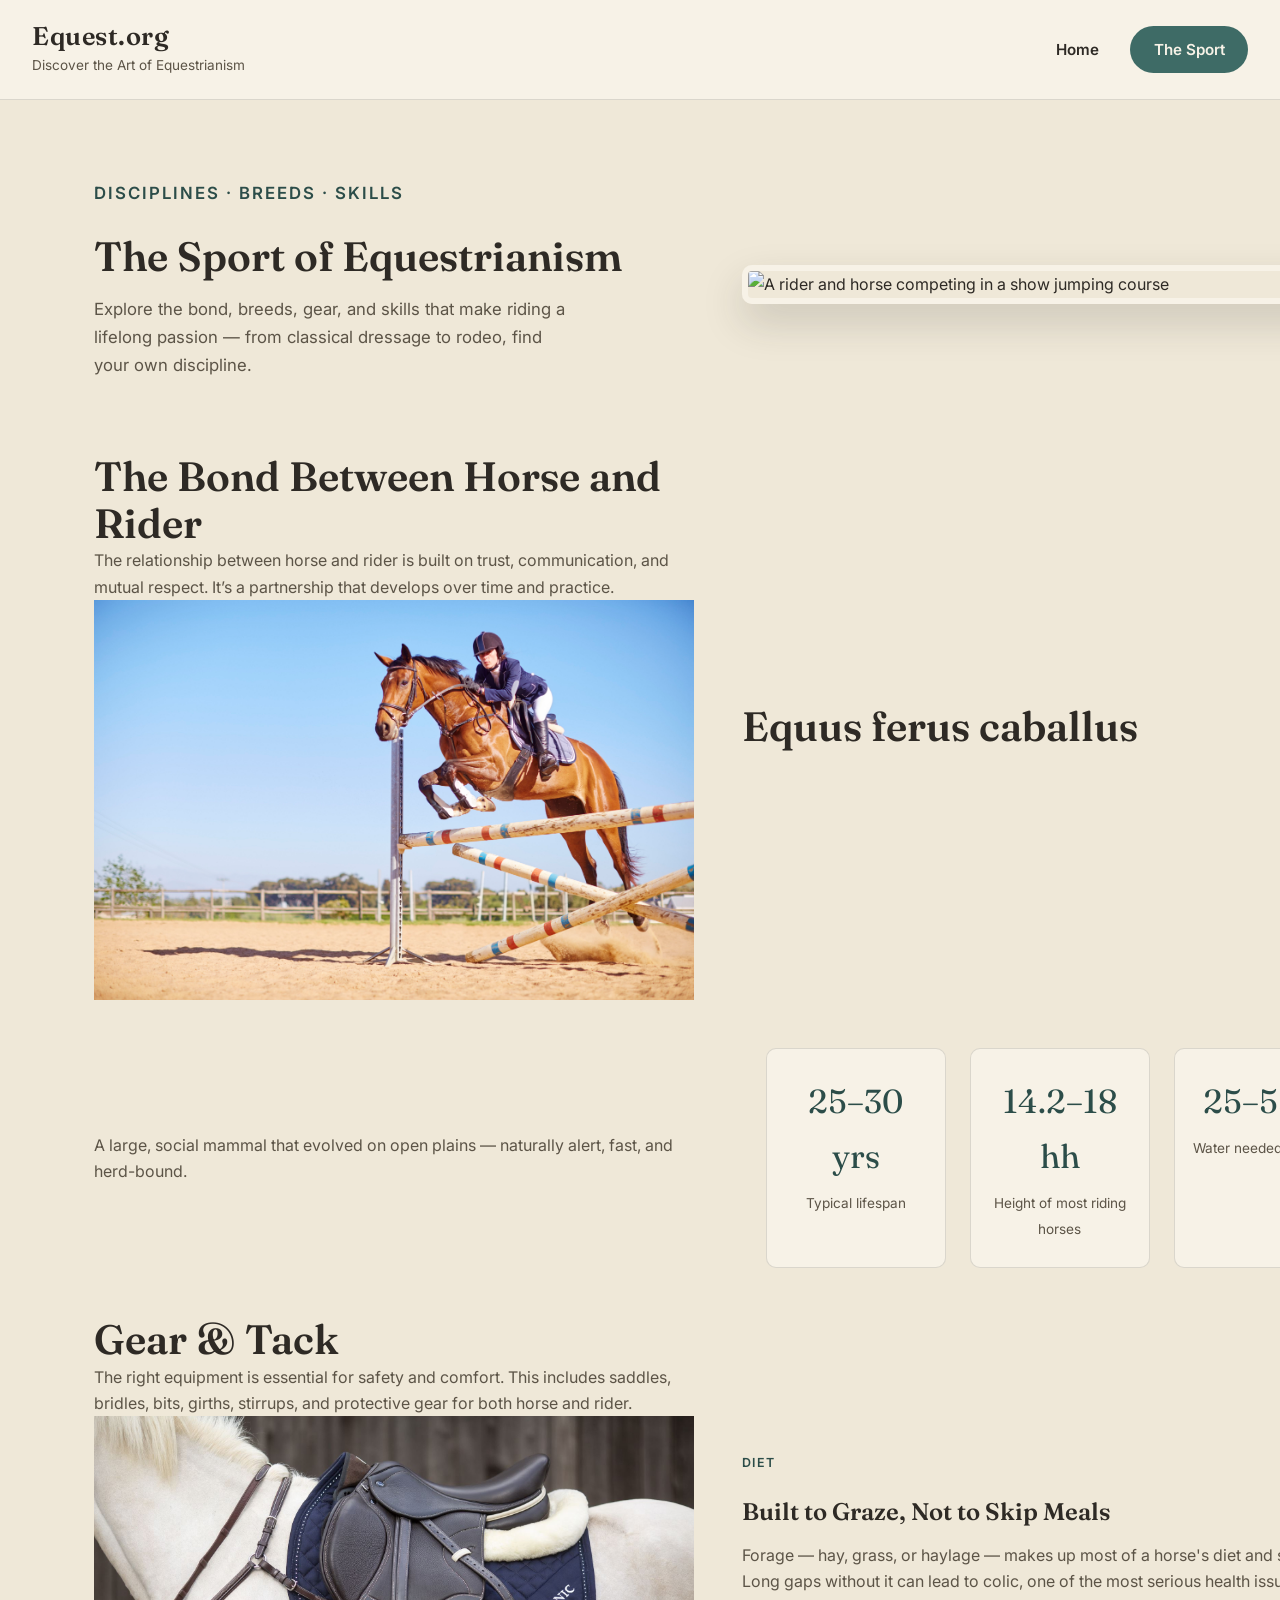
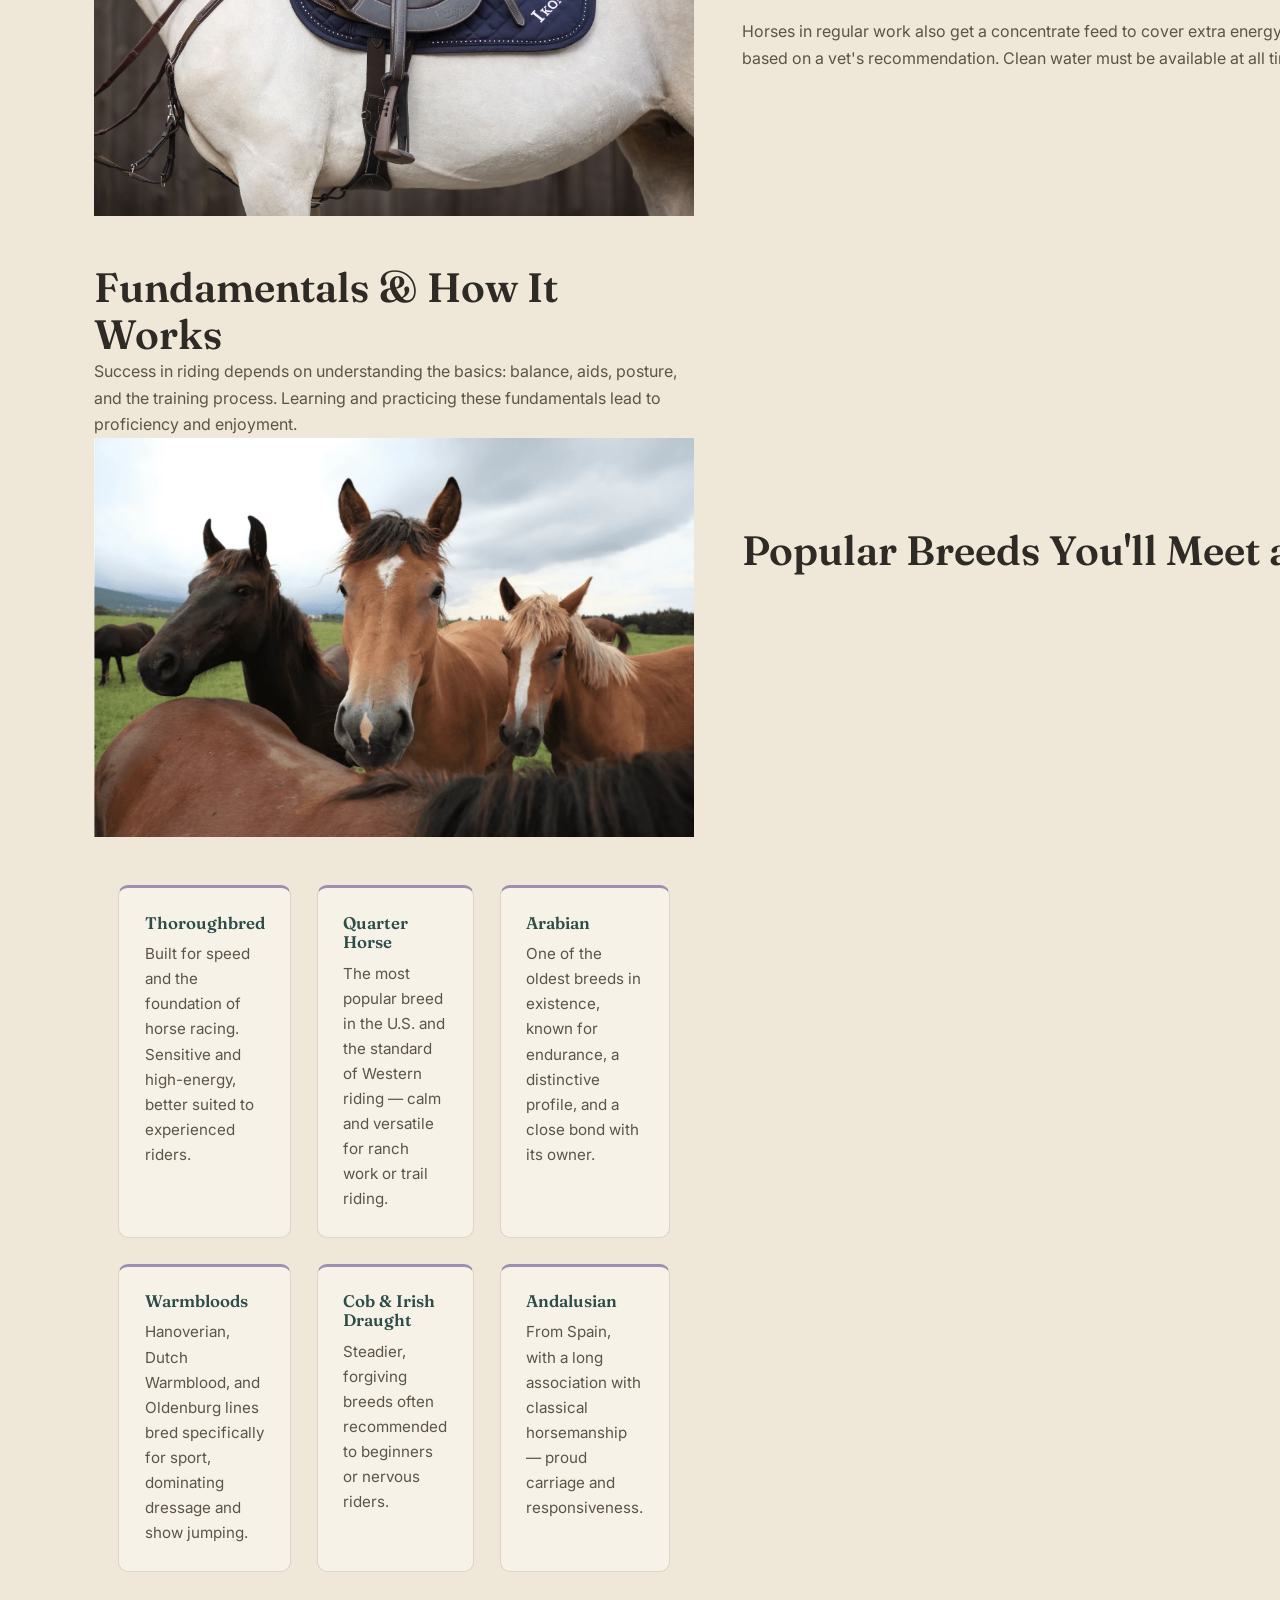
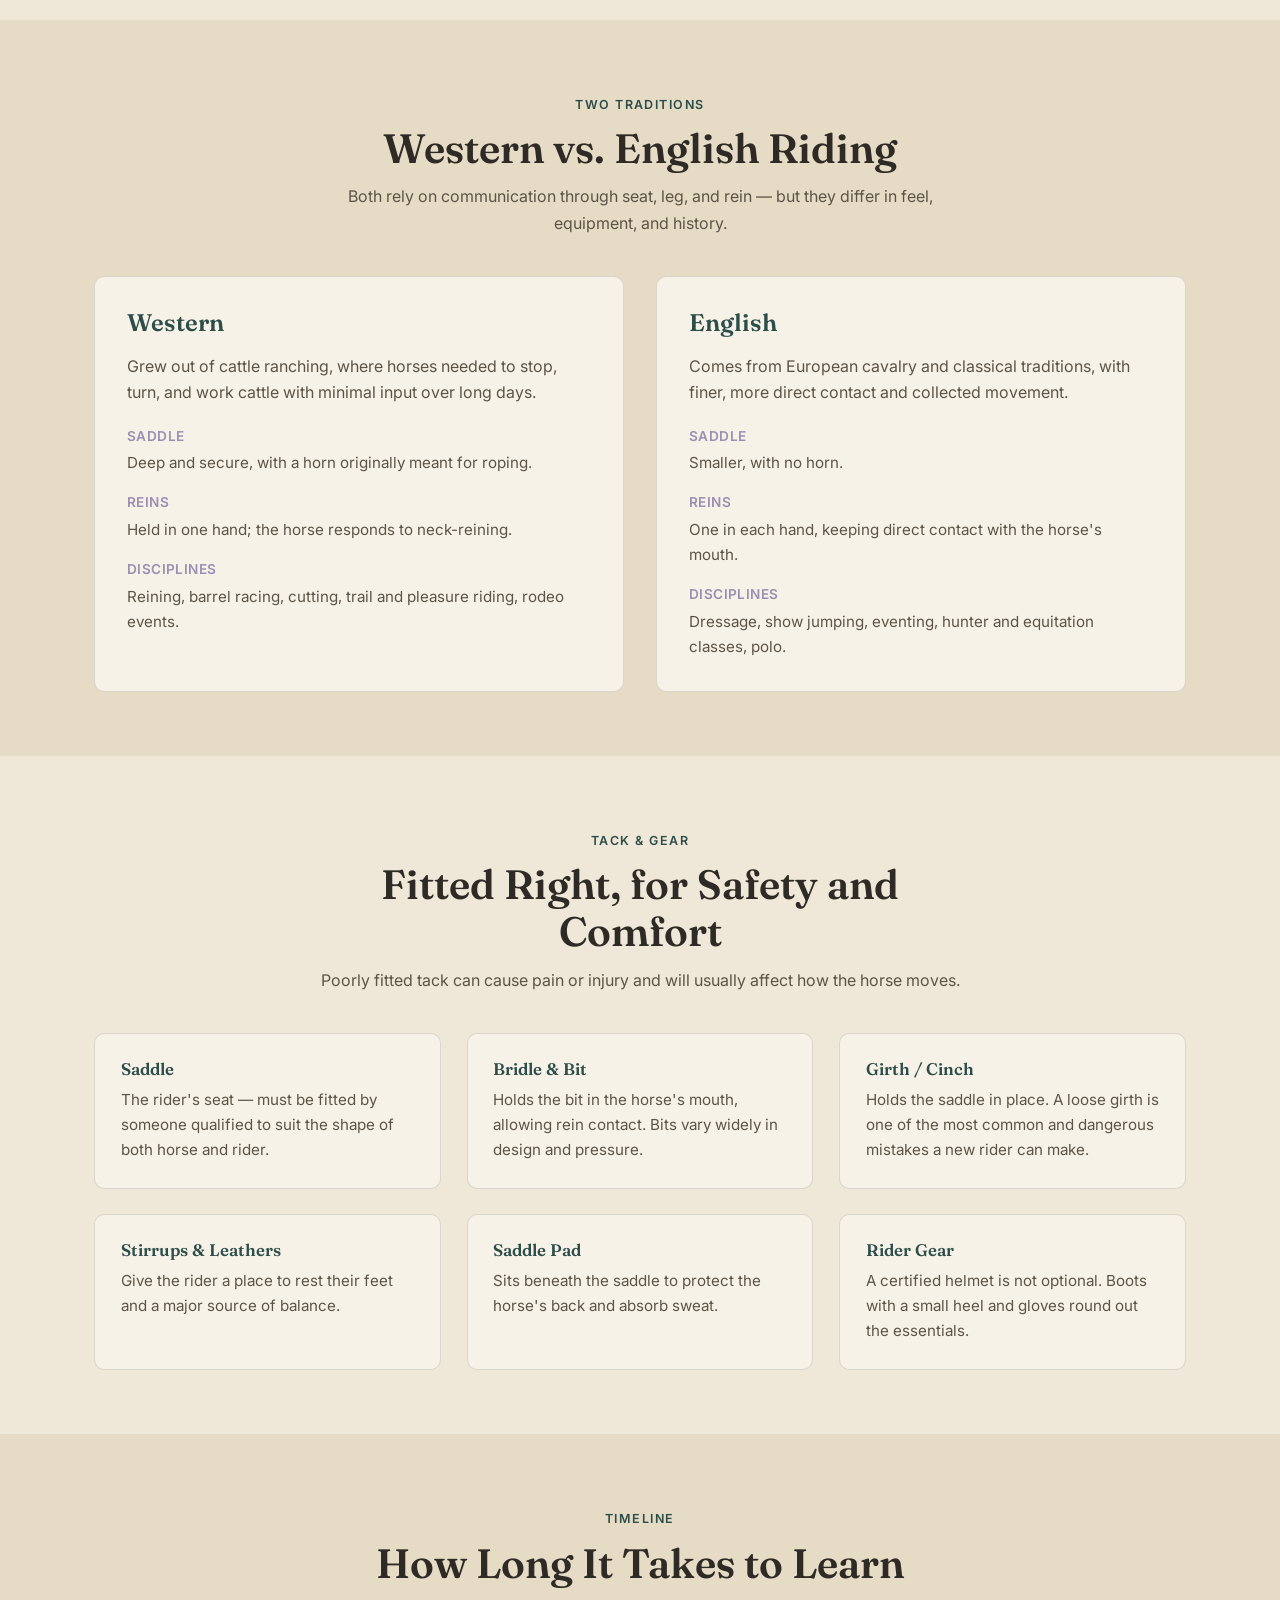
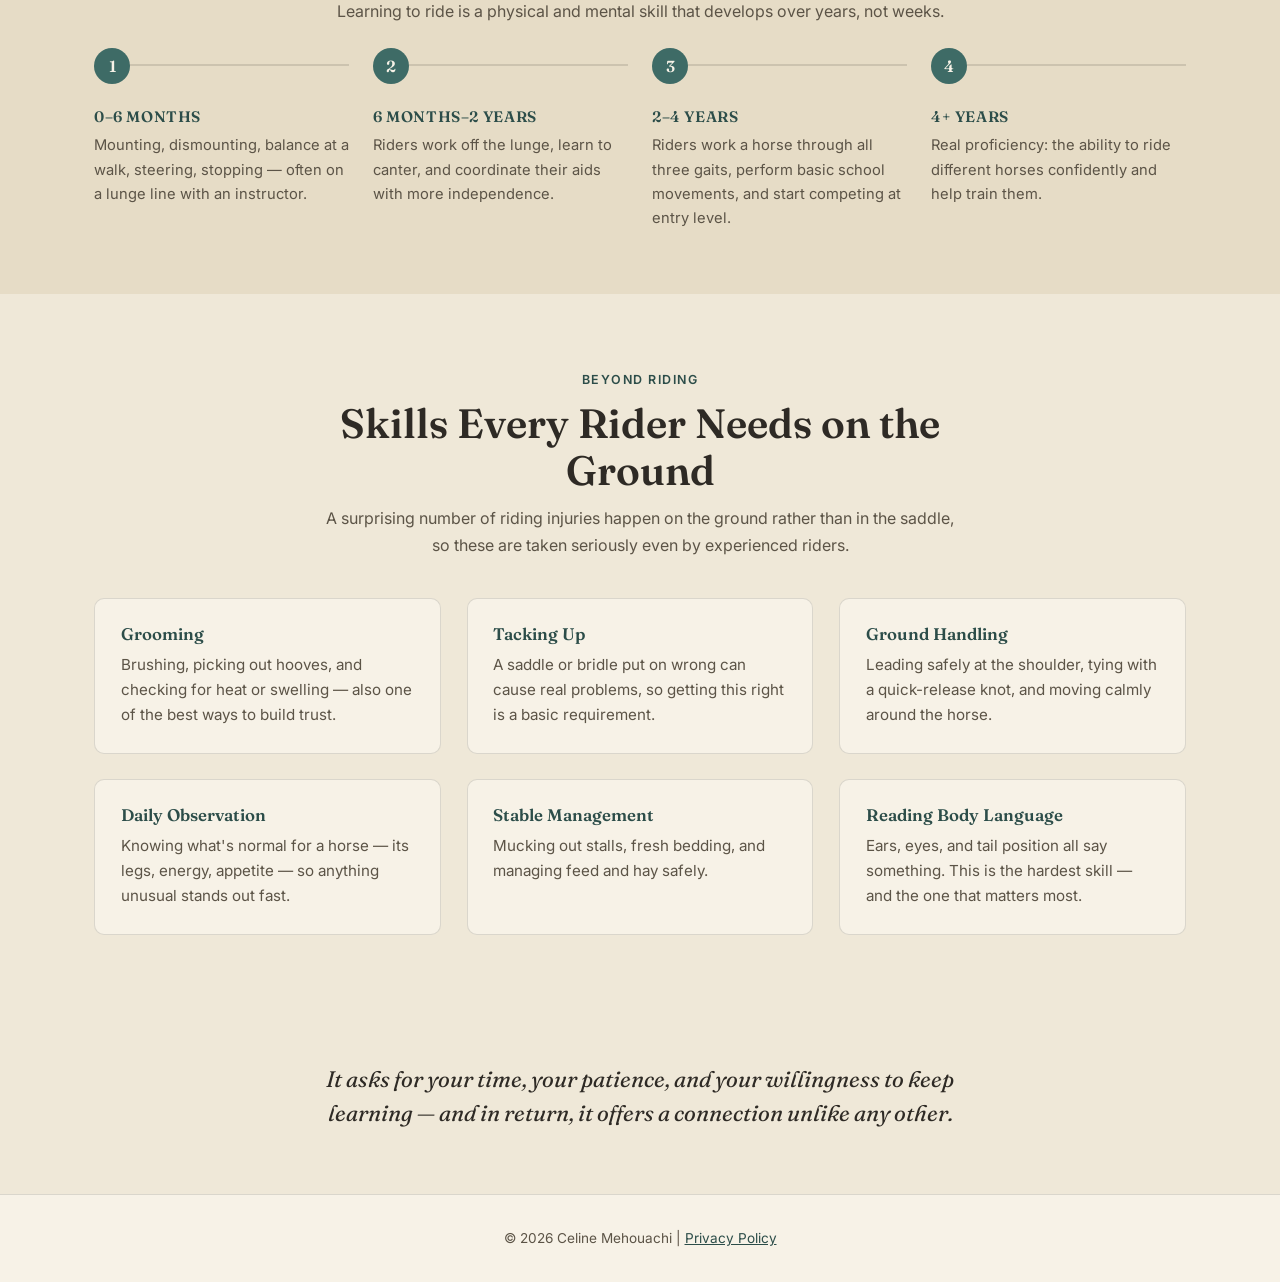
==== sport.html @ b359716c "." ====
<!-- 
  Name: Celine Mehouachi
  Teacher: Mr. Hardman
  Course: Web Dev II
  School: Pembina Trails Collegiate
  Date Last Modified: 18th June 2026
-->
<!DOCTYPE html>
<html lang="en">
<head>
<meta charset="UTF-8" />
<meta name="viewport" content="width=device-width, initial-scale=1.0" />
<title>Equest.org - The Sport</title>
<link rel="preconnect" href="https://fonts.googleapis.com" />
<link rel="preconnect" href="https://fonts.gstatic.com" crossorigin />
<link href="https://fonts.googleapis.com/css2?family=Fraunces:opsz,wght@9..144,500;9..144,600&family=Inter:wght@400;500;600&display=swap" rel="stylesheet" />
<link rel="stylesheet" href="Stylesheet.css" />
</head>
<body>

<header class="header">
  <div class="logo-container">
    <h1 class="logo">Equest.org</h1>
    <p class="tagline">Discover the Art of Equestrianism</p>
  </div>
  <nav class="nav">
    <ul>
      <li><a href="index.html" class="btn">Home</a></li>
      <li><a href="sport.html" class="btn active">The Sport</a></li>
    </ul>
  </nav>
</header>

<main>

  <section class="hero">
    <div class="hero-text">
      <p class="eyebrow">Disciplines · Breeds · Skills</p>
      <h2>The Sport of Equestrianism</h2>
      <p>Explore the bond, breeds, gear, and skills that make riding a lifelong passion — from classical dressage to rodeo, find your own discipline.</p>
    </div>
    <div class="hero-image">
      <img src="images/hero-sport.jpg" alt="A rider and horse competing in a show jumping course" />
    </div>
    <section>
      <h2>The Bond Between Horse and Rider</h2>
      <p>The relationship between horse and rider is built on trust, communication, and mutual respect. It’s a partnership that develops over time and practice.</p>
      <div class="placeholder-image">
        <img src="images/horseimage1.jpg" alt="Rider leading a horse in a paddock" />
      </div>
    </section>
      <h2>Equus ferus caballus</h2>
      <p>A large, social mammal that evolved on open plains — naturally alert, fast, and herd-bound.</p>
    </div>
    <div class="stat-strip">
      <div class="stat">
        <span class="stat-number">25–30 yrs</span>
        <span class="stat-label">Typical lifespan</span>
      </div>
      <div class="stat">
        <span class="stat-number">14.2–18 hh</span>
        <span class="stat-label">Height of most riding horses</span>
      </div>
      <div class="stat">
        <span class="stat-number">25–55 L</span>
        <span class="stat-label">Water needed per day</span>
      </div>
      <div class="stat">
        <span class="stat-number">2–3 hrs</span>
        <span class="stat-label">REM sleep, often standing up</span>
      </div>
    </div>
    <section>
      <h2>Gear & Tack</h2>
      <p>The right equipment is essential for safety and comfort. This includes saddles, bridles, bits, girths, stirrups, and protective gear for both horse and rider.</p>
      <div class="placeholder-image">
        <img src="images/horsetack.jpg" alt="Selection of saddle and tack laid out" />
      </div>
    </section>
    </div>
    <div class="info-text">
      <p class="eyebrow">Diet</p>
      <h3>Built to Graze, Not to Skip Meals</h3>
      <p>Forage — hay, grass, or haylage — makes up most of a horse's diet and should be available almost constantly. Long gaps without it can lead to colic, one of the most serious health issues horses face.</p>
      <p>Horses in regular work also get a concentrate feed to cover extra energy demands, and sometimes supplements based on a vet's recommendation. Clean water must be available at all times, without exception.</p>
    </div>
    <section>
      <h2>Fundamentals & How It Works</h2>
      <p>Success in riding depends on understanding the basics: balance, aids, posture, and the training process. Learning and practicing these fundamentals lead to proficiency and enjoyment.</p>
      <div class="video-placeholder">
        <img src="images/horses2.webp" alt="Thumbnail showing riding fundamentals" />
      </div>
    </section>
      <h2>Popular Breeds You'll Meet at the Stable</h2>
    </div>
    <div class="grid grid-3">
      <div class="card accent">
        <h4>Thoroughbred</h4>
        <p>Built for speed and the foundation of horse racing. Sensitive and high-energy, better suited to experienced riders.</p>
      </div>
      <div class="card accent">
        <h4>Quarter Horse</h4>
        <p>The most popular breed in the U.S. and the standard of Western riding — calm and versatile for ranch work or trail riding.</p>
      </div>
      <div class="card accent">
        <h4>Arabian</h4>
        <p>One of the oldest breeds in existence, known for endurance, a distinctive profile, and a close bond with its owner.</p>
      </div>
      <div class="card accent">
        <h4>Warmbloods</h4>
        <p>Hanoverian, Dutch Warmblood, and Oldenburg lines bred specifically for sport, dominating dressage and show jumping.</p>
      </div>
      <div class="card accent">
        <h4>Cob & Irish Draught</h4>
        <p>Steadier, forgiving breeds often recommended to beginners or nervous riders.</p>
      </div>
      <div class="card accent">
        <h4>Andalusian</h4>
        <p>From Spain, with a long association with classical horsemanship — proud carriage and responsiveness.</p>
      </div>
    </div>
  </section>

  <section class="section section-alt">
    <div class="section-heading">
      <p class="eyebrow">Two Traditions</p>
      <h2>Western vs. English Riding</h2>
      <p>Both rely on communication through seat, leg, and rein — but they differ in feel, equipment, and history.</p>
    </div>
    <div class="compare">
      <div class="compare-col">
        <h3>Western</h3>
        <p>Grew out of cattle ranching, where horses needed to stop, turn, and work cattle with minimal input over long days.</p>
        <dl>
          <dt>Saddle</dt>
          <dd>Deep and secure, with a horn originally meant for roping.</dd>
          <dt>Reins</dt>
          <dd>Held in one hand; the horse responds to neck-reining.</dd>
          <dt>Disciplines</dt>
          <dd>Reining, barrel racing, cutting, trail and pleasure riding, rodeo events.</dd>
        </dl>
      </div>
      <div class="compare-col">
        <h3>English</h3>
        <p>Comes from European cavalry and classical traditions, with finer, more direct contact and collected movement.</p>
        <dl>
          <dt>Saddle</dt>
          <dd>Smaller, with no horn.</dd>
          <dt>Reins</dt>
          <dd>One in each hand, keeping direct contact with the horse's mouth.</dd>
          <dt>Disciplines</dt>
          <dd>Dressage, show jumping, eventing, hunter and equitation classes, polo.</dd>
        </dl>
      </div>
    </div>
  </section>

  <section class="section">
    <div class="section-heading">
      <p class="eyebrow">Tack & Gear</p>
      <h2>Fitted Right, for Safety and Comfort</h2>
      <p>Poorly fitted tack can cause pain or injury and will usually affect how the horse moves.</p>
    </div>
    <div class="grid grid-3">
      <div class="card">
        <h4>Saddle</h4>
        <p>The rider's seat — must be fitted by someone qualified to suit the shape of both horse and rider.</p>
      </div>
      <div class="card">
        <h4>Bridle & Bit</h4>
        <p>Holds the bit in the horse's mouth, allowing rein contact. Bits vary widely in design and pressure.</p>
      </div>
      <div class="card">
        <h4>Girth / Cinch</h4>
        <p>Holds the saddle in place. A loose girth is one of the most common and dangerous mistakes a new rider can make.</p>
      </div>
      <div class="card">
        <h4>Stirrups & Leathers</h4>
        <p>Give the rider a place to rest their feet and a major source of balance.</p>
      </div>
      <div class="card">
        <h4>Saddle Pad</h4>
        <p>Sits beneath the saddle to protect the horse's back and absorb sweat.</p>
      </div>
      <div class="card">
        <h4>Rider Gear</h4>
        <p>A certified helmet is not optional. Boots with a small heel and gloves round out the essentials.</p>
      </div>
    </div>
  </section>

  <section class="section section-alt">
    <div class="section-heading">
      <p class="eyebrow">Timeline</p>
      <h2>How Long It Takes to Learn</h2>
      <p>Learning to ride is a physical and mental skill that develops over years, not weeks.</p>
    </div>
    <div class="timeline">
      <div class="timeline-item">
        <h4>0–6 Months</h4>
        <p>Mounting, dismounting, balance at a walk, steering, stopping — often on a lunge line with an instructor.</p>
      </div>
      <div class="timeline-item">
        <h4>6 Months–2 Years</h4>
        <p>Riders work off the lunge, learn to canter, and coordinate their aids with more independence.</p>
      </div>
      <div class="timeline-item">
        <h4>2–4 Years</h4>
        <p>Riders work a horse through all three gaits, perform basic school movements, and start competing at entry level.</p>
      </div>
      <div class="timeline-item">
        <h4>4+ Years</h4>
        <p>Real proficiency: the ability to ride different horses confidently and help train them.</p>
      </div>
    </div>
  </section>

  <section class="section">
    <div class="section-heading">
      <p class="eyebrow">Beyond Riding</p>
      <h2>Skills Every Rider Needs on the Ground</h2>
      <p>A surprising number of riding injuries happen on the ground rather than in the saddle, so these are taken seriously even by experienced riders.</p>
    </div>
    <div class="grid grid-3">
      <div class="card">
        <h4>Grooming</h4>
        <p>Brushing, picking out hooves, and checking for heat or swelling — also one of the best ways to build trust.</p>
      </div>
      <div class="card">
        <h4>Tacking Up</h4>
        <p>A saddle or bridle put on wrong can cause real problems, so getting this right is a basic requirement.</p>
      </div>
      <div class="card">
        <h4>Ground Handling</h4>
        <p>Leading safely at the shoulder, tying with a quick-release knot, and moving calmly around the horse.</p>
      </div>
      <div class="card">
        <h4>Daily Observation</h4>
        <p>Knowing what's normal for a horse — its legs, energy, appetite — so anything unusual stands out fast.</p>
      </div>
      <div class="card">
        <h4>Stable Management</h4>
        <p>Mucking out stalls, fresh bedding, and managing feed and hay safely.</p>
      </div>
      <div class="card">
        <h4>Reading Body Language</h4>
        <p>Ears, eyes, and tail position all say something. This is the hardest skill — and the one that matters most.</p>
      </div>
    </div>
  </section>

  <section class="closing">
    <p>It asks for your time, your patience, and your willingness to keep learning — and in return, it offers a connection unlike any other.</p>
  </section>

</main>

<footer class="footer">
  <p>&copy; 2026 Celine Mehouachi | <a href="#">Privacy Policy</a></p>
</footer>

</body>
</html>
---- Stylesheet.css ----
/*
  Palette: beige background, cool dark brown text, teal + lavender accents
*/

:root {
  --bg: #EFE8D8;
  --bg-alt: #E6DCC6;
  --surface: #F7F2E7;
  --ink: #2E2A25;
  --ink-soft: #5C5447;
  --teal: #3E6B66;
  --teal-deep: #2C4D49;
  --lavender: #9C8FB2;
  --lavender-soft: #DCD3E6;
  --line: rgba(46, 42, 37, 0.14);

  --font-display: 'Fraunces', Georgia, serif;
  --font-body: 'Inter', -apple-system, sans-serif;

  --radius: 10px;
  --max-width: 1140px;
}

* { margin: 0; padding: 0; box-sizing: border-box; }

html { scroll-behavior: smooth; }

body {
  background-color: var(--bg);
  color: var(--ink);
  font-family: var(--font-body);
  font-size: 16px;
  line-height: 1.65;
  -webkit-font-smoothing: antialiased;
}

img { display: block; max-width: 100%; height: auto; }

a { color: inherit; text-decoration: none; }

ul { list-style: none; }

h1, h2, h3, h4 {
  font-family: var(--font-display);
  color: var(--ink);
  font-weight: 600;
  line-height: 1.15;
}

h2 { font-size: clamp(1.9rem, 3.2vw, 2.6rem); }
h3 { font-size: clamp(1.25rem, 2vw, 1.5rem); }

p { color: var(--ink-soft); }

.section-inner {
  max-width: var(--max-width);
  margin: 0 auto;
  padding: 0 1.5rem;
}

:focus-visible {
  outline: 2px solid var(--teal);
  outline-offset: 3px;
}

.eyebrow {
  display: inline-block;
  font-family: var(--font-body);
  font-size: 0.78rem;
  font-weight: 600;
  letter-spacing: 0.12em;
  text-transform: uppercase;
  color: var(--teal-deep);
  margin-bottom: 0.6rem;
}

.btn {
  display: inline-block;
  font-family: var(--font-body);
  font-weight: 600;
  font-size: 0.95rem;
  padding: 0.65rem 1.4rem;
  border-radius: 999px;
  border: 1.5px solid transparent;
  transition: all 0.2s ease;
}

.btn.primary {
  background-color: var(--teal);
  color: var(--surface);
}
.btn.primary:hover { background-color: var(--teal-deep); }

.btn.secondary {
  background-color: transparent;
  color: var(--teal-deep);
  border-color: var(--teal);
}
.btn.secondary:hover {
  background-color: var(--teal);
  color: var(--surface);
}

.header {
  display: flex;
  justify-content: space-between;
  align-items: center;
  flex-wrap: wrap;
  gap: 1rem;
  padding: 1.4rem 2rem;
  background-color: var(--surface);
  border-bottom: 1px solid var(--line);
}

.logo {
  font-size: 1.6rem;
  letter-spacing: 0.02em;
}

.tagline {
  font-size: 0.85rem;
  color: var(--ink-soft);
  margin-top: 0.15rem;
}

.nav ul {
  display: flex;
  gap: 0.5rem;
}

.nav a.btn {
  background: transparent;
  color: var(--ink);
  border: 1.5px solid transparent;
}

.nav a.btn:hover {
  background-color: var(--lavender-soft);
}

.nav a.btn.active {
  background-color: var(--teal);
  color: var(--surface);
}

.hero {
  display: grid;
  grid-template-columns: 1.1fr 1fr;
  align-items: center;
  gap: 3rem;
  max-width: var(--max-width);
  margin: 0 auto;
  padding: 4rem 1.5rem 3rem;
}

.hero-text p {
  margin: 1rem 0 1.6rem;
  font-size: 1.05rem;
  max-width: 480px;
}

.hero-image img {
  border-radius: var(--radius);
  border: 6px solid var(--surface);
  box-shadow: 0 18px 40px rgba(46, 42, 37, 0.18);
}

.section {
  padding: 4rem 0;
}

.section-alt {
  background-color: var(--bg-alt);
}

.section-heading {
  max-width: 640px;
  margin: 0 auto 2.5rem;
  text-align: center;
}

.section-heading p {
  margin-top: 0.7rem;
}

.stat-strip {
  display: grid;
  grid-template-columns: repeat(auto-fit, minmax(180px, 1fr));
  gap: 1.5rem;
  max-width: var(--max-width);
  margin: 0 auto;
  padding: 0 1.5rem;
}

.stat {
  text-align: center;
  padding: 1.6rem 1rem;
  border-radius: var(--radius);
  background-color: var(--surface);
  border: 1px solid var(--line);
}

.stat .stat-number {
  display: block;
  font-family: var(--font-display);
  font-size: clamp(1.6rem, 2.6vw, 2.1rem);
  color: var(--teal-deep);
  margin-bottom: 0.3rem;
}

.stat .stat-label {
  font-size: 0.85rem;
  color: var(--ink-soft);
}

.info-block {
  display: grid;
  grid-template-columns: 1fr 1fr;
  align-items: center;
  gap: 3rem;
  max-width: var(--max-width);
  margin: 0 auto;
  padding: 4rem 1.5rem;
}

.info-block.reverse .info-image { order: 2; }
.info-block.reverse .info-text { order: 1; }

.info-image img {
  border-radius: var(--radius);
  border: 6px solid var(--bg-alt);
}

.info-text p {
  margin: 1rem 0 1.5rem;
}

.pull-line {
  font-family: var(--font-display);
  font-size: 1.15rem;
  color: var(--teal-deep);
  border-left: 3px solid var(--lavender);
  padding-left: 1rem;
  margin: 1.2rem 0;
  font-style: italic;
}

.grid {
  display: grid;
  gap: 1.6rem;
  max-width: var(--max-width);
  margin: 0 auto;
  padding: 0 1.5rem;
}

.grid-3 { grid-template-columns: repeat(3, 1fr); }
.grid-2 { grid-template-columns: repeat(2, 1fr); }

.card {
  background-color: var(--surface);
  border: 1px solid var(--line);
  border-radius: var(--radius);
  padding: 1.6rem;
}

.card h4 {
  font-size: 1.05rem;
  margin-bottom: 0.5rem;
  color: var(--teal-deep);
}

.card p {
  font-size: 0.95rem;
}

.card.accent {
  border-top: 3px solid var(--lavender);
}

.compare {
  display: grid;
  grid-template-columns: 1fr 1fr;
  gap: 2rem;
  max-width: var(--max-width);
  margin: 0 auto;
  padding: 0 1.5rem;
}

.compare-col {
  background-color: var(--surface);
  border-radius: var(--radius);
  border: 1px solid var(--line);
  padding: 2rem;
}

.compare-col h3 {
  color: var(--teal-deep);
  margin-bottom: 1rem;
}

.compare-col dl {
  margin-top: 1.2rem;
}

.compare-col dt {
  font-weight: 600;
  font-size: 0.85rem;
  letter-spacing: 0.03em;
  text-transform: uppercase;
  color: var(--lavender);
  margin-top: 1rem;
}

.compare-col dd {
  font-size: 0.95rem;
  color: var(--ink-soft);
  margin-top: 0.2rem;
}

/* ---------- Timeline ---------- */
.timeline {
  display: grid;
  grid-template-columns: repeat(4, 1fr);
  gap: 1.5rem;
  max-width: var(--max-width);
  margin: 0 auto;
  padding: 0 1.5rem;
  counter-reset: step;
}

.timeline-item {
  position: relative;
  padding-top: 2.6rem;
  border-top: 2px solid var(--line);
}

.timeline-item::before {
  counter-increment: step;
  content: counter(step);
  position: absolute;
  top: -18px;
  left: 0;
  width: 36px;
  height: 36px;
  border-radius: 50%;
  background-color: var(--teal);
  color: var(--surface);
  font-family: var(--font-display);
  font-weight: 600;
  display: flex;
  align-items: center;
  justify-content: center;
}

.timeline-item h4 {
  color: var(--teal-deep);
  font-size: 0.95rem;
  text-transform: uppercase;
  letter-spacing: 0.04em;
  margin-bottom: 0.5rem;
}

.timeline-item p {
  font-size: 0.92rem;
}

/* ---------- Closing / CTA banner ---------- */
.closing {
  max-width: 760px;
  margin: 0 auto;
  padding: 4rem 1.5rem;
  text-align: center;
}

.closing p {
  font-family: var(--font-display);
  font-size: clamp(1.15rem, 2vw, 1.4rem);
  color: var(--ink);
  font-style: italic;
  line-height: 1.5;
}

/* ---------- Footer ---------- */
.footer {
  text-align: center;
  padding: 2rem 1.5rem;
  background-color: var(--surface);
  border-top: 1px solid var(--line);
  font-size: 0.85rem;
  color: var(--ink-soft);
}

.footer a {
  color: var(--teal-deep);
  text-decoration: underline;
}

@media (max-width: 860px) {
  .hero, .info-block {
    grid-template-columns: 1fr;
  }

  .info-block.reverse .info-image { order: 1; }
  .info-block.reverse .info-text { order: 2; }

  .grid-3, .grid-2, .compare, .timeline {
    grid-template-columns: 1fr;
  }

  .header {
    flex-direction: column;
    text-align: center;
  }
}

@media (max-width: 480px) {
  .hero { padding: 2.5rem 1.2rem 2rem; }
  .section { padding: 3rem 0; }
}
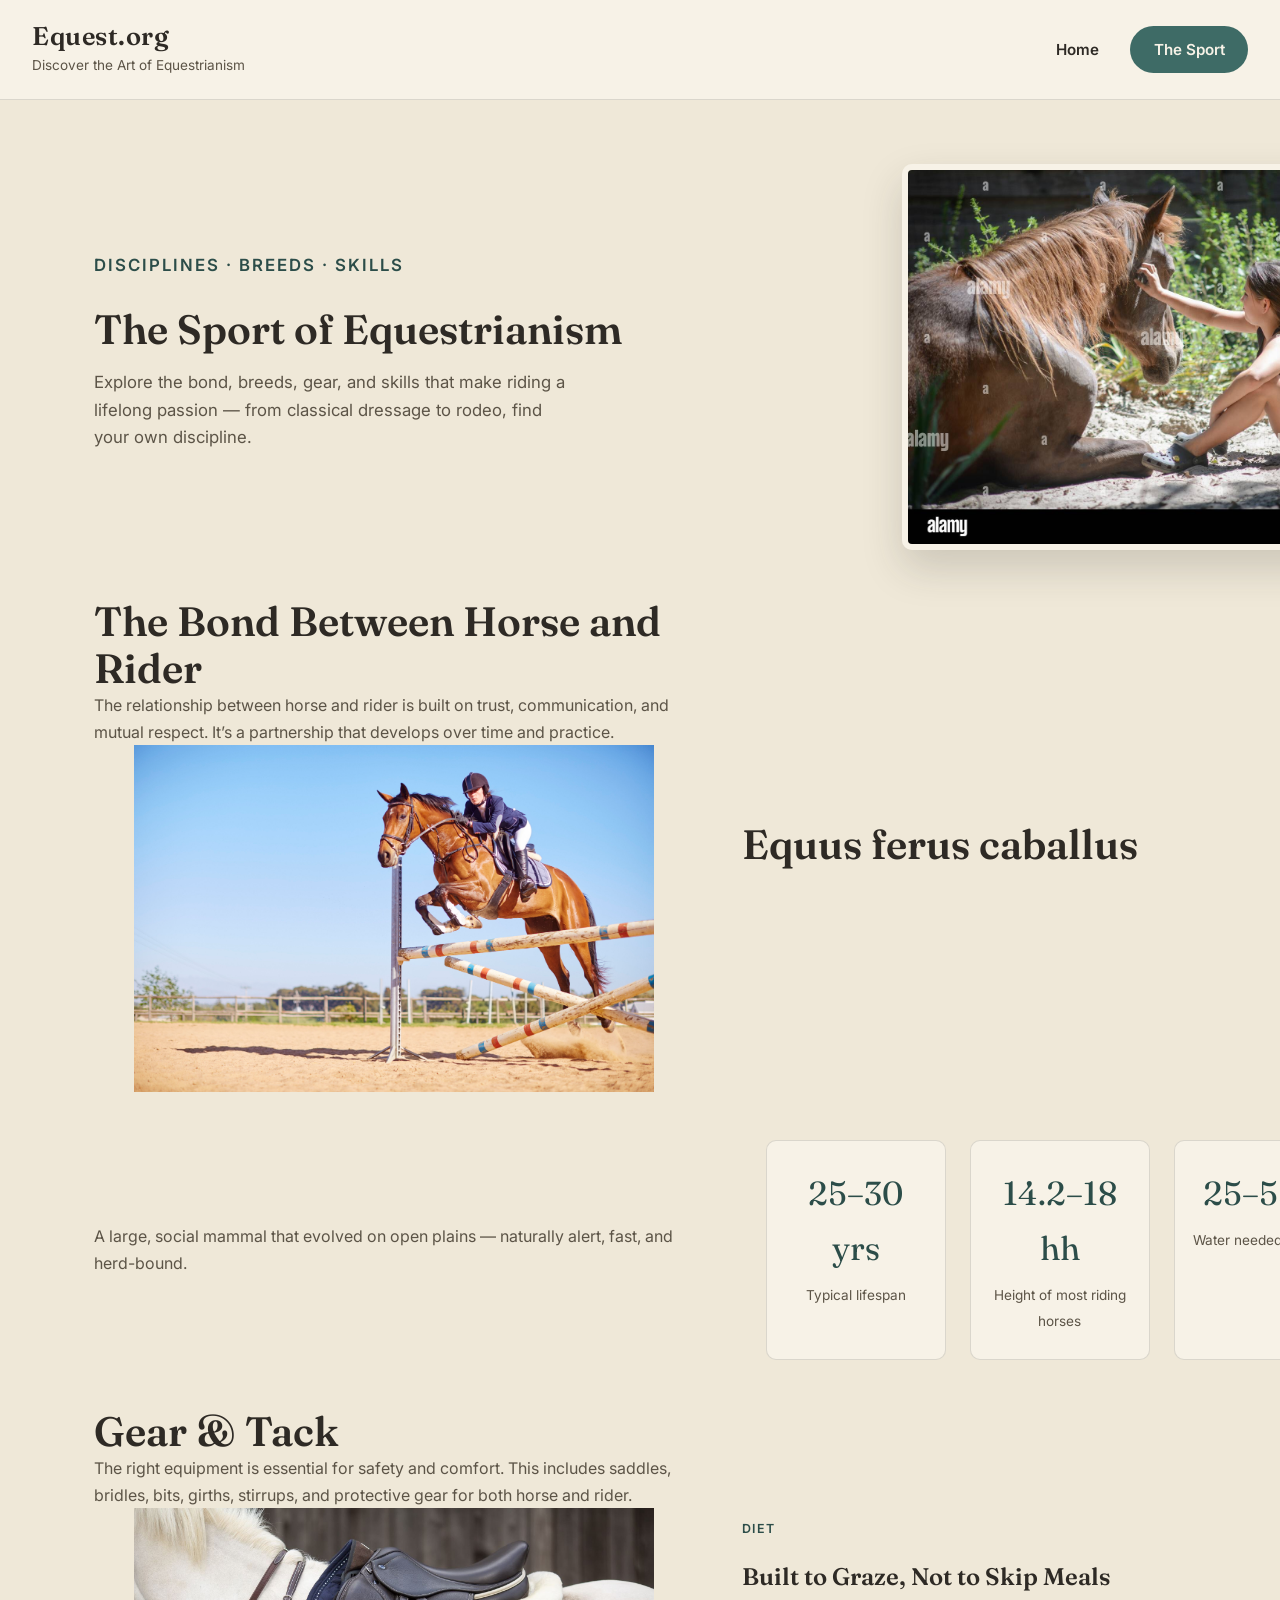
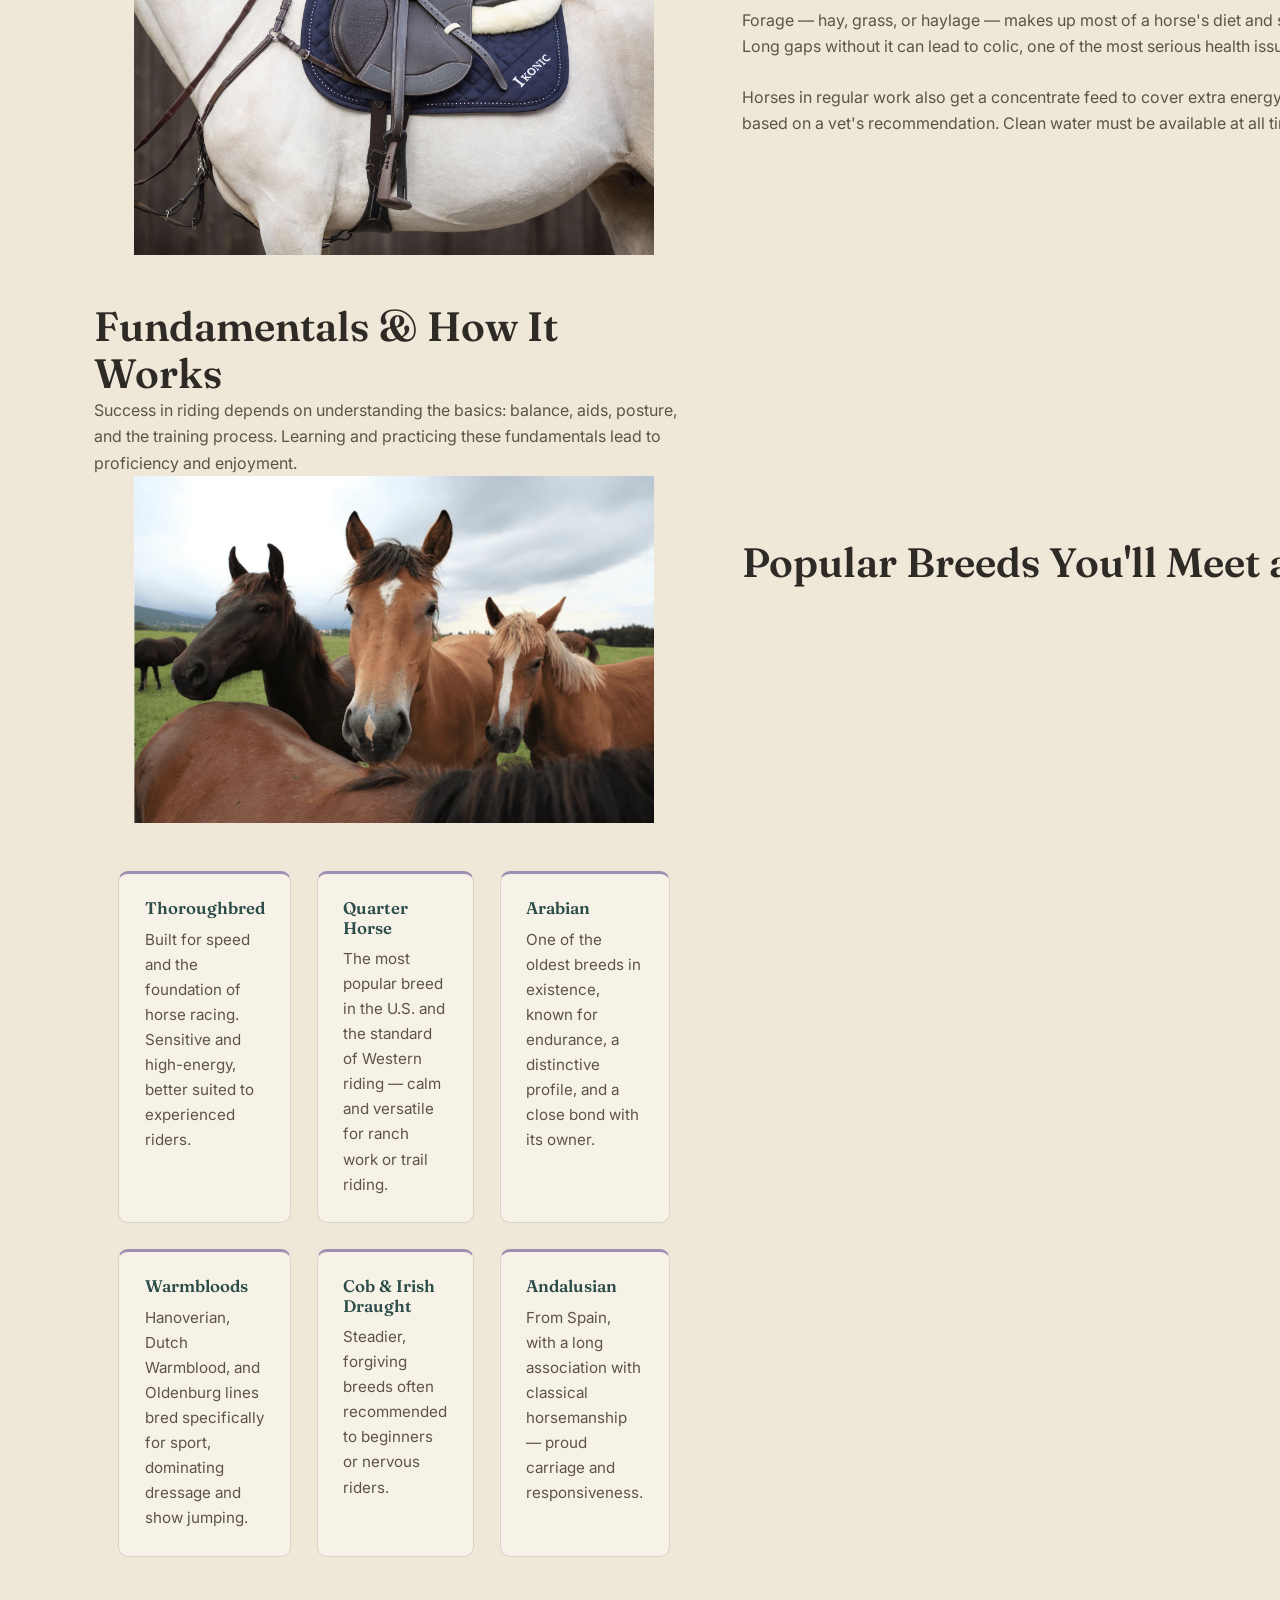
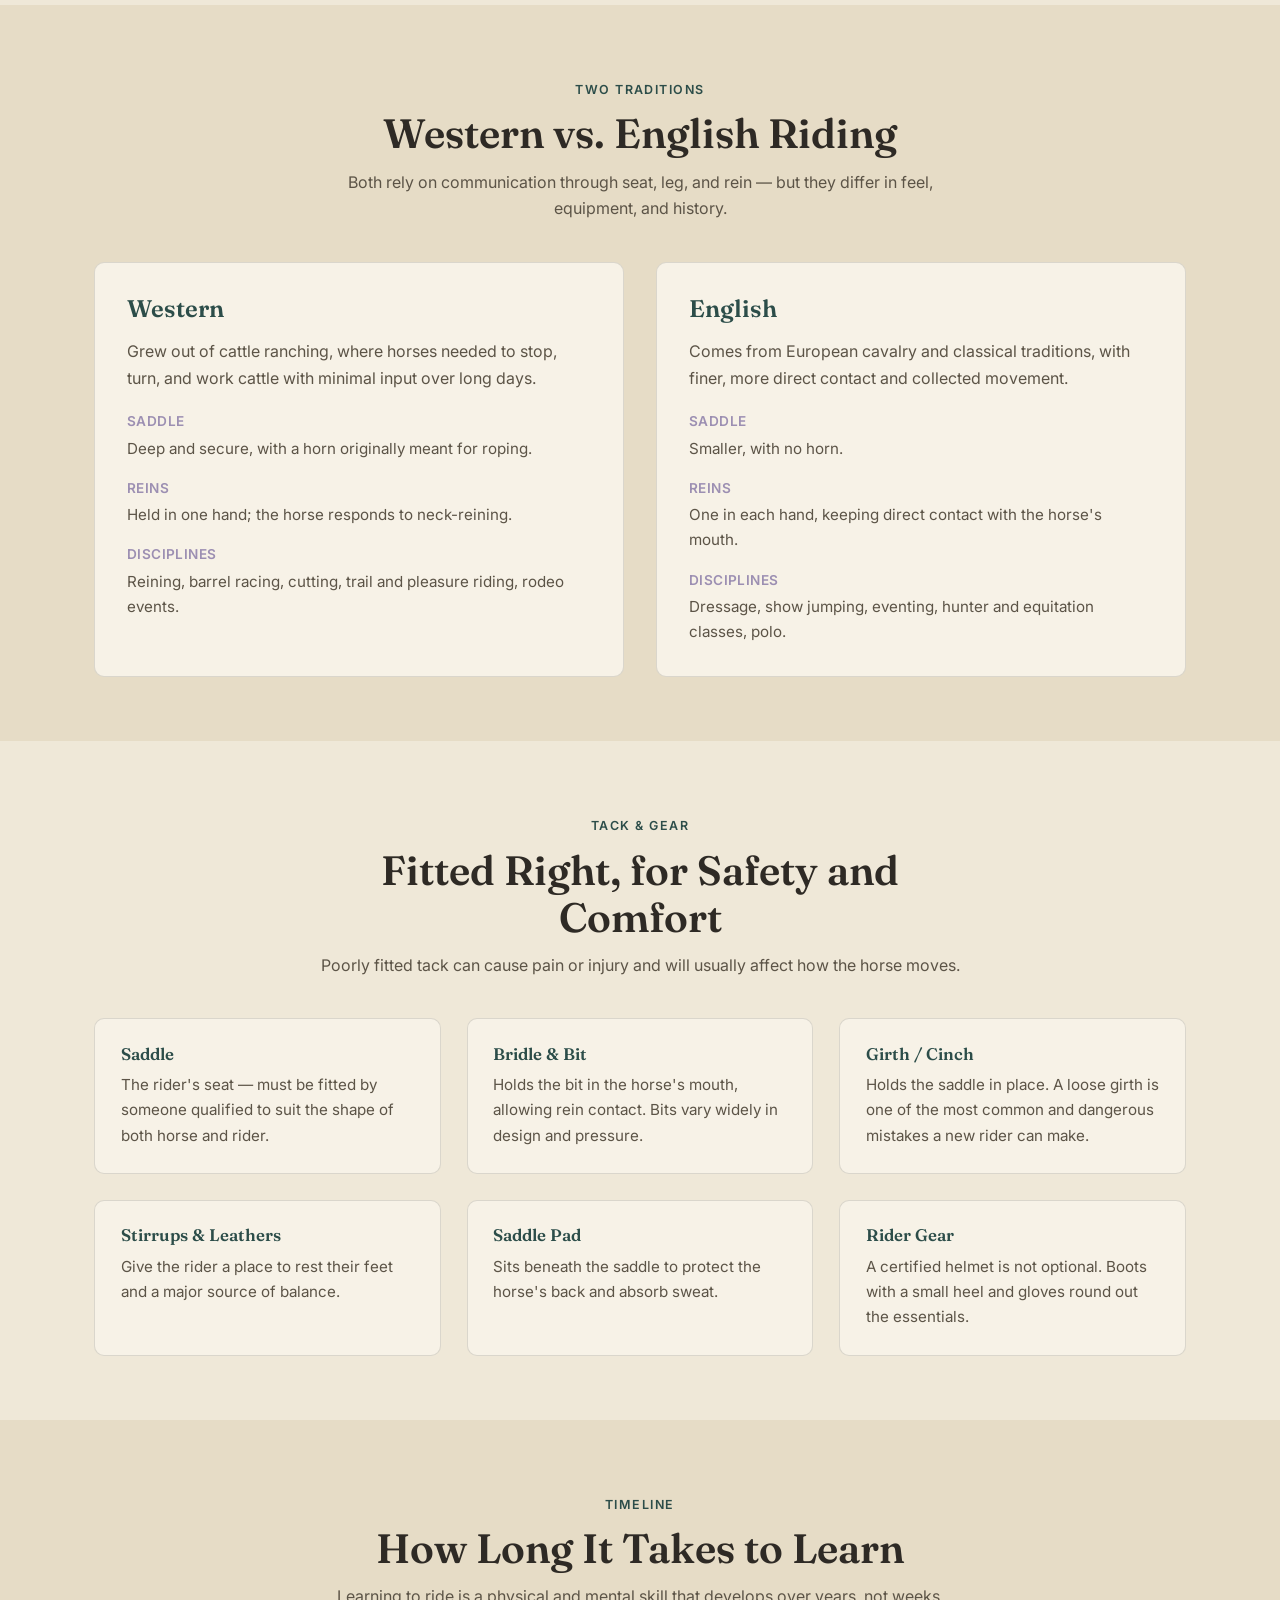
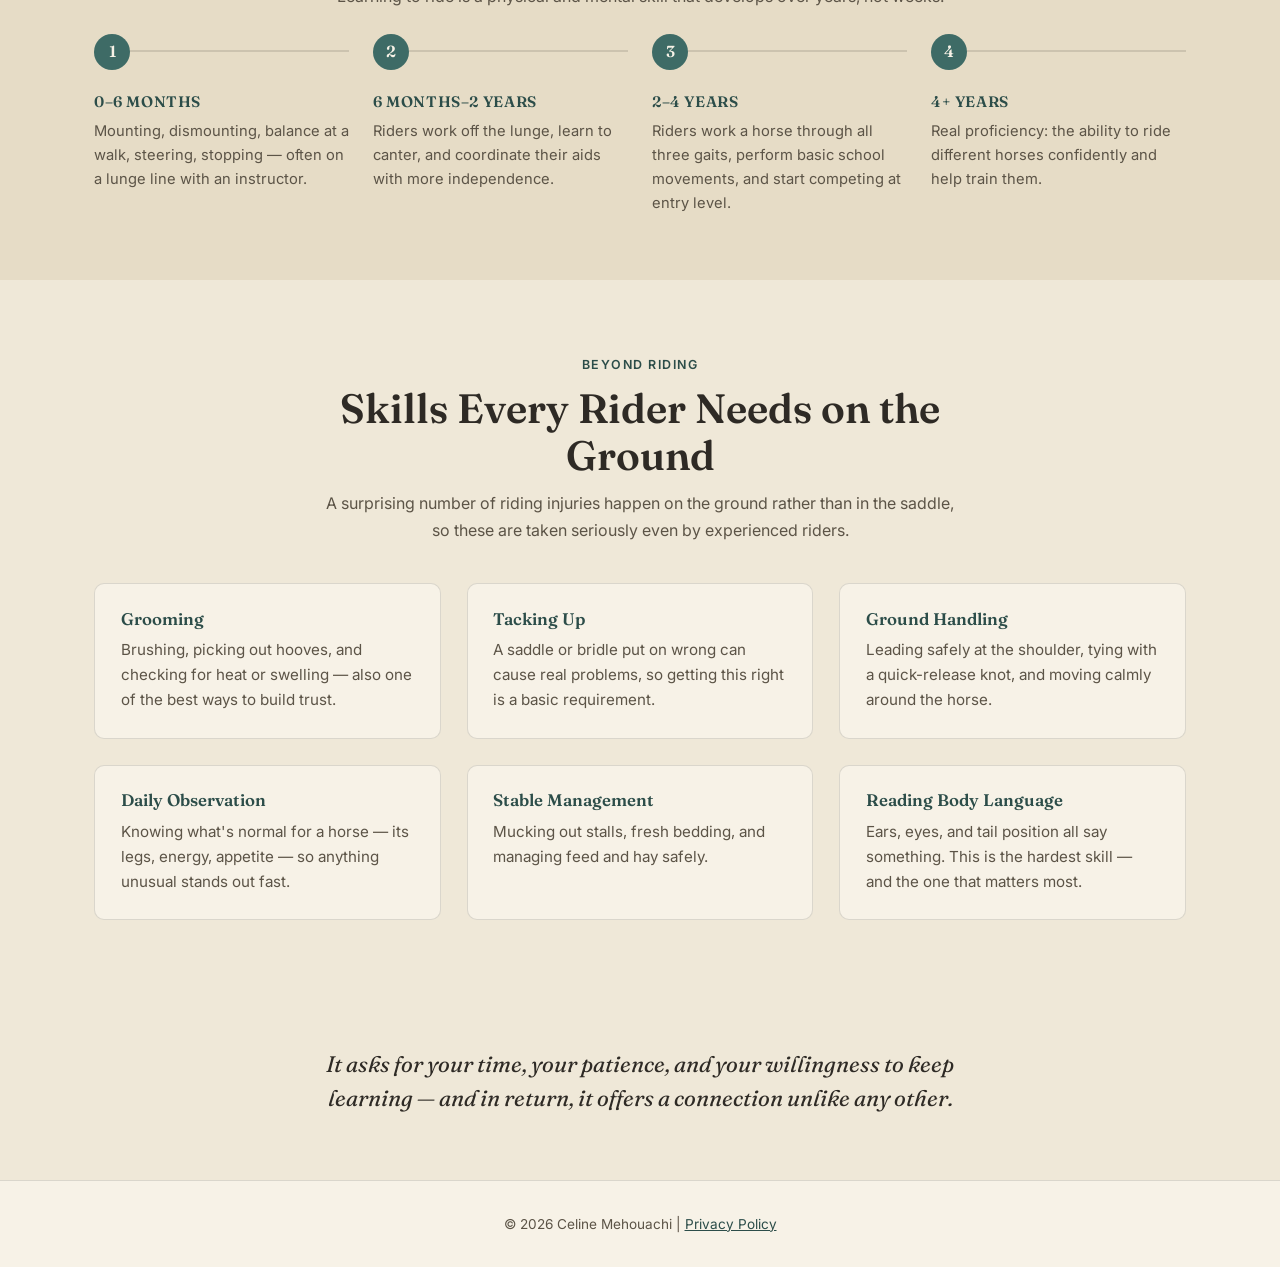
==== commit d8c8c385: "fixes" ====
--- a/sport.html
+++ b/sport.html
@@ -40,12 +40,12 @@
       <p>Explore the bond, breeds, gear, and skills that make riding a lifelong passion — from classical dressage to rodeo, find your own discipline.</p>
     </div>
     <div class="hero-image">
-      <img src="images/hero-sport.jpg" alt="A rider and horse competing in a show jumping course" />
+      <img src="images/bondwithhorse.jpg" alt="A little girl giving a horse a pat" />
     </div>
     <section>
       <h2>The Bond Between Horse and Rider</h2>
       <p>The relationship between horse and rider is built on trust, communication, and mutual respect. It’s a partnership that develops over time and practice.</p>
-      <div class="placeholder-image">
+      <div class="image-container">
         <img src="images/horseimage1.jpg" alt="Rider leading a horse in a paddock" />
       </div>
     </section>
@@ -73,7 +73,7 @@
     <section>
       <h2>Gear & Tack</h2>
       <p>The right equipment is essential for safety and comfort. This includes saddles, bridles, bits, girths, stirrups, and protective gear for both horse and rider.</p>
-      <div class="placeholder-image">
+      <div class="image-container">
         <img src="images/horsetack.jpg" alt="Selection of saddle and tack laid out" />
       </div>
     </section>
@@ -87,7 +87,7 @@
     <section>
       <h2>Fundamentals & How It Works</h2>
       <p>Success in riding depends on understanding the basics: balance, aids, posture, and the training process. Learning and practicing these fundamentals lead to proficiency and enjoyment.</p>
-      <div class="video-placeholder">
+      <div class="image-container">
         <img src="images/horses2.webp" alt="Thumbnail showing riding fundamentals" />
       </div>
     </section>
--- a/Stylesheet.css
+++ b/Stylesheet.css
@@ -163,6 +163,26 @@
   border-radius: var(--radius);
   border: 6px solid var(--surface);
   box-shadow: 0 18px 40px rgba(46, 42, 37, 0.18);
+}
+
+/* Constrain and center content images to avoid them filling full layout */
+.image-container,
+.placeholder-image,
+.video-placeholder,
+.info-image {
+  text-align: center;
+}
+
+.image-container img,
+.placeholder-image img,
+.video-placeholder img,
+.info-image img,
+.hero-image img {
+  max-width: 520px;
+  width: 100%;
+  height: auto;
+  margin: 0 auto;
+  display: block;
 }
 
 .section {
